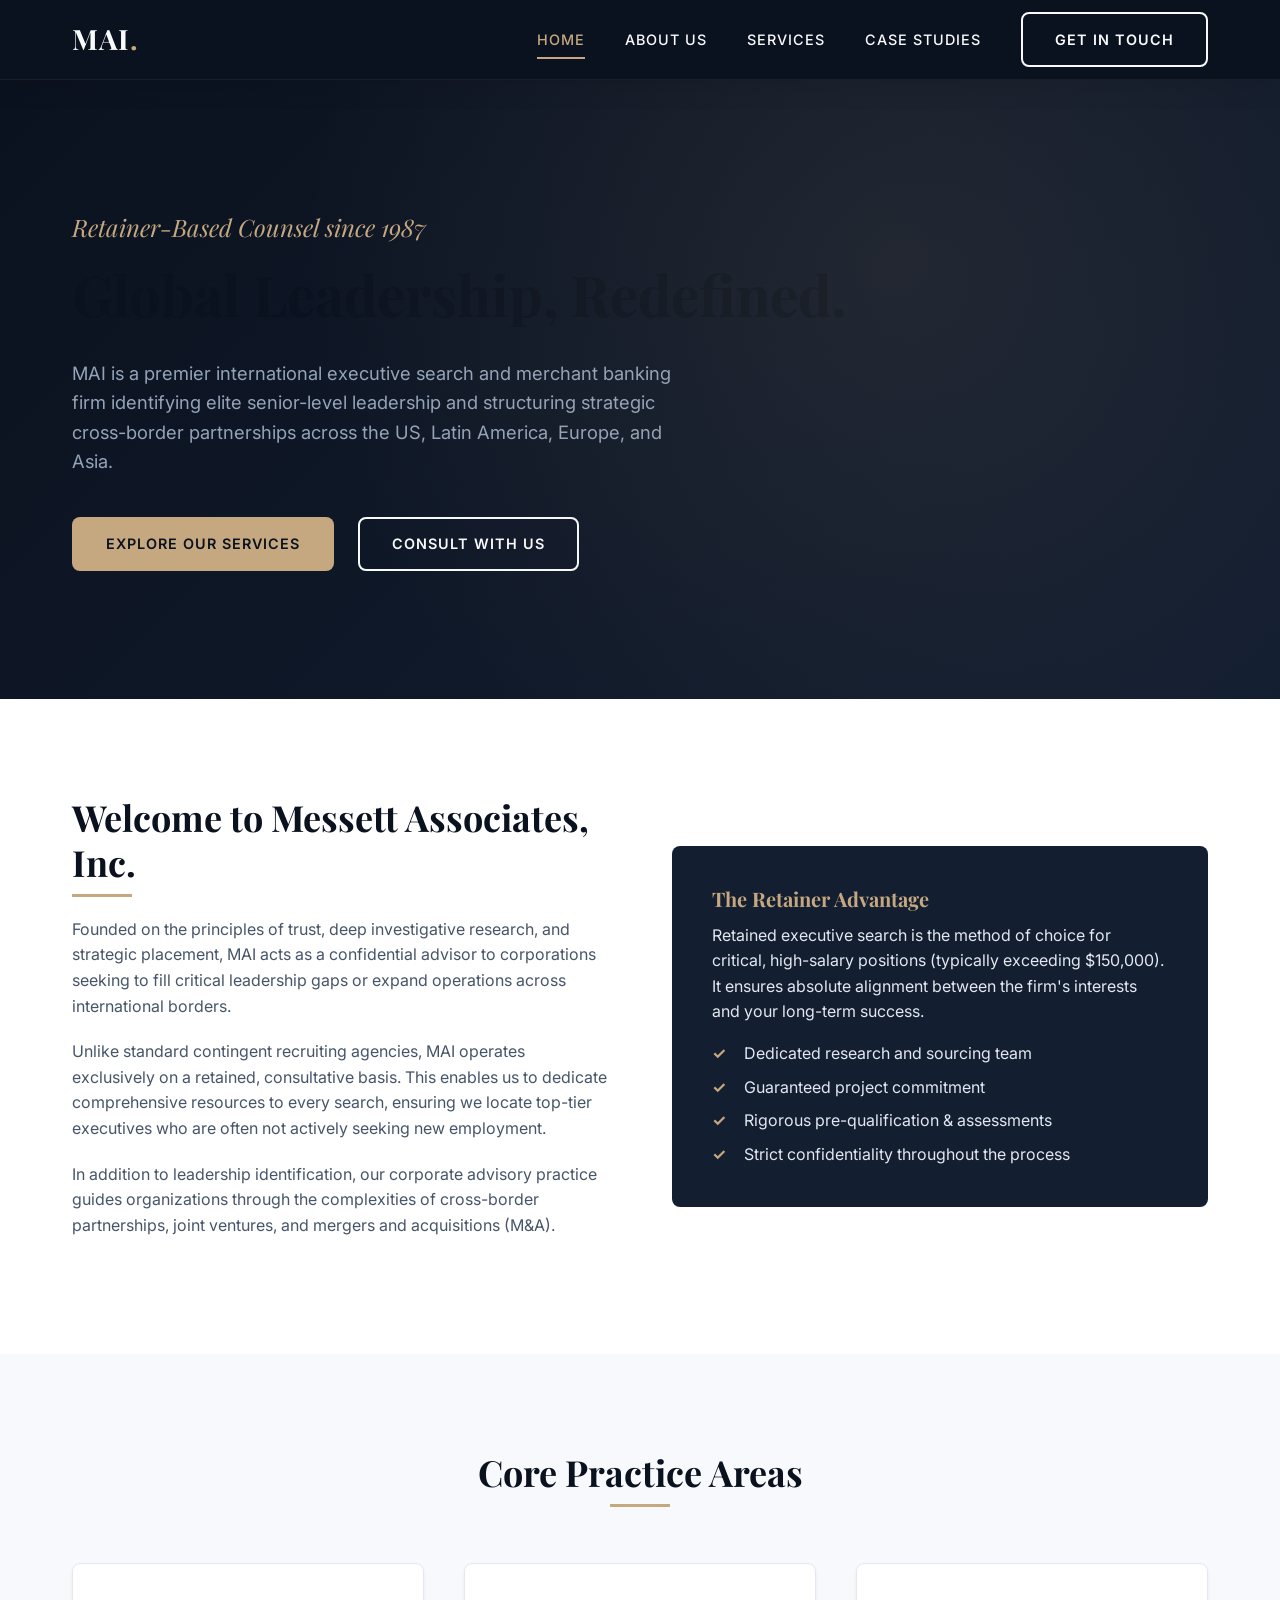
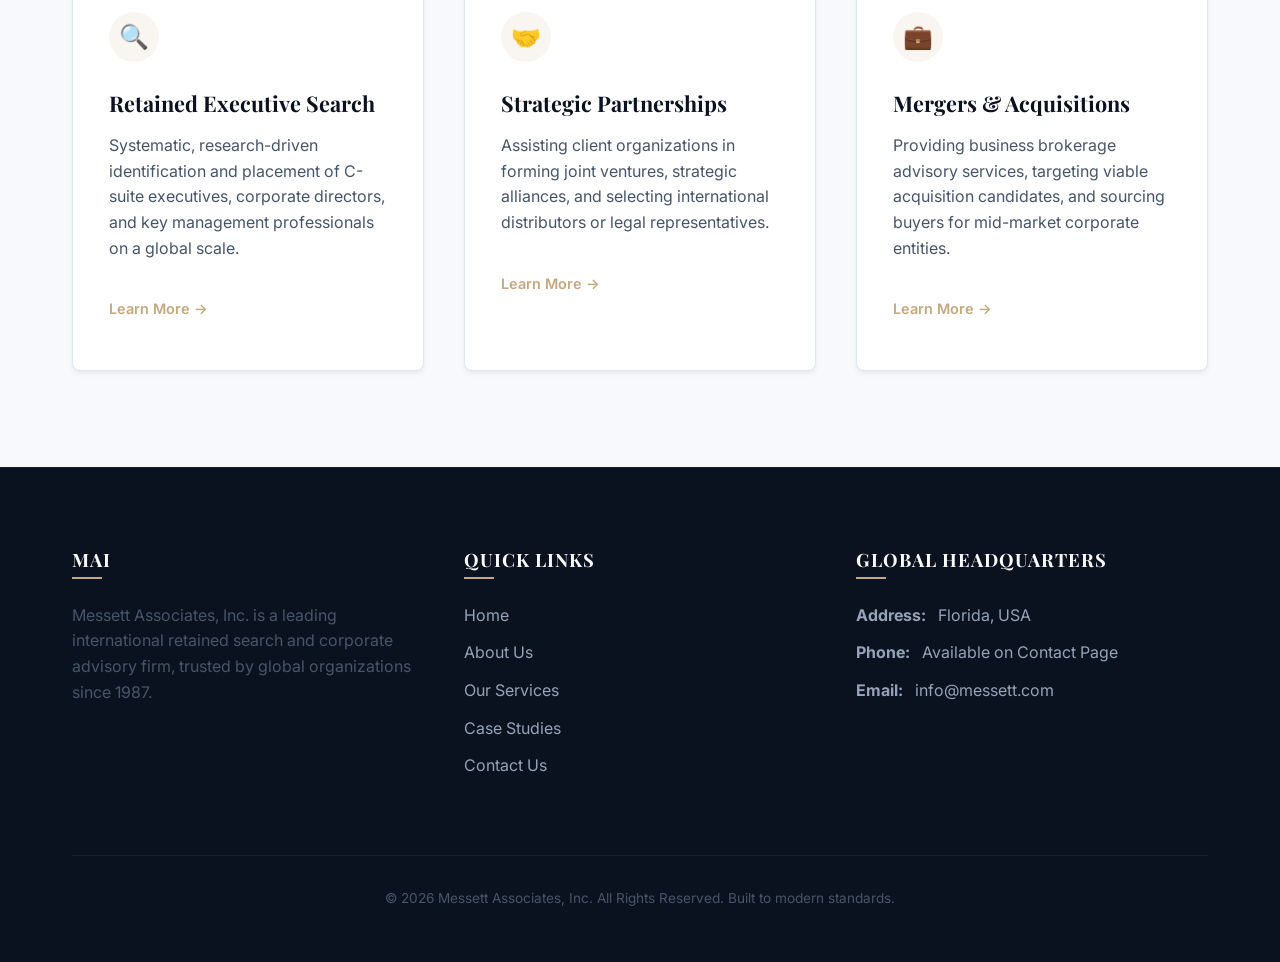
==== index.html @ 99da0398 "website files" ====
<!DOCTYPE html>
<html lang="en">
<head>
  <meta charset="UTF-8">
  <meta name="viewport" content="width=device-width, initial-scale=1.0">
  <title>Messett Associates, Inc. | International Executive Search & M&A</title>
  <meta name="description" content="MAI is an international, retainer-based executive search and merchant banking firm. Specializing in high-level placements and M&A advisory globally since 1987.">
  <link rel="stylesheet" href="style.css">
</head>
<body>

  <!-- Header -->
  <header class="header">
    <div class="container">
      <a href="index.html" class="logo" id="headerLogo">MAI<span>.</span></a>
      <button class="nav-toggle" id="navToggle" aria-label="Toggle menu" aria-expanded="false">
        &#9776;
      </button>
      <nav class="nav" id="navMenu">
        <a href="index.html" class="nav-link" id="navHome">Home</a>
        <a href="about.html" class="nav-link" id="navAbout">About Us</a>
        <a href="services.html" class="nav-link" id="navServices">Services</a>
        <a href="cases.html" class="nav-link" id="navCases">Case Studies</a>
        <a href="contact.html" class="btn btn-outline-white" id="navContact">Get In Touch</a>
      </nav>
    </div>
  </header>

  <!-- Hero Section -->
  <section class="hero">
    <div class="container">
      <p class="hero-subtitle">Retainer-Based Counsel since 1987</p>
      <h1 class="hero-title">Global Leadership, Redefined.</h1>
      <p class="hero-desc">MAI is a premier international executive search and merchant banking firm identifying elite senior-level leadership and structuring strategic cross-border partnerships across the US, Latin America, Europe, and Asia.</p>
      <div class="hero-actions">
        <a href="services.html" class="btn btn-primary" id="heroServicesBtn">Explore Our Services</a>
        <a href="contact.html" class="btn btn-outline-white" id="heroContactBtn">Consult with Us</a>
      </div>
    </div>
  </section>

  <!-- Welcome / Intro Section -->
  <section class="section section-white">
    <div class="container">
      <div class="grid-2">
        <div>
          <h2 id="introHeading">Welcome to Messett Associates, Inc.</h2>
          <p>Founded on the principles of trust, deep investigative research, and strategic placement, MAI acts as a confidential advisor to corporations seeking to fill critical leadership gaps or expand operations across international borders.</p>
          <p>Unlike standard contingent recruiting agencies, MAI operates exclusively on a retained, consultative basis. This enables us to dedicate comprehensive resources to every search, ensuring we locate top-tier executives who are often not actively seeking new employment.</p>
          <p>In addition to leadership identification, our corporate advisory practice guides organizations through the complexities of cross-border partnerships, joint ventures, and mergers and acquisitions (M&A).</p>
        </div>
        <div class="callout" style="margin-top: 0;">
          <h4>The Retainer Advantage</h4>
          <p style="margin-bottom: 1rem; color: #E2E8F0;">Retained executive search is the method of choice for critical, high-salary positions (typically exceeding $150,000). It ensures absolute alignment between the firm's interests and your long-term success.</p>
          <ul class="check-list" style="color: #E2E8F0;">
            <li style="color: #E2E8F0; margin-bottom: 0.5rem;">Dedicated research and sourcing team</li>
            <li style="color: #E2E8F0; margin-bottom: 0.5rem;">Guaranteed project commitment</li>
            <li style="color: #E2E8F0; margin-bottom: 0.5rem;">Rigorous pre-qualification & assessments</li>
            <li style="color: #E2E8F0; margin-bottom: 0;">Strict confidentiality throughout the process</li>
          </ul>
        </div>
      </div>
    </div>
  </section>

  <!-- Pillars Section -->
  <section class="section">
    <div class="container">
      <h2 class="center" style="text-align: center; margin-bottom: 3.5rem;" id="pillarsHeading">Core Practice Areas</h2>
      <div class="grid-3">
        <!-- Pillar 1 -->
        <div class="card">
          <div class="card-icon">&#128269;</div>
          <h3 class="card-title">Retained Executive Search</h3>
          <p>Systematic, research-driven identification and placement of C-suite executives, corporate directors, and key management professionals on a global scale.</p>
          <a href="services.html#executive-search" class="card-link" id="learnMoreSearch">Learn More &rarr;</a>
        </div>
        <!-- Pillar 2 -->
        <div class="card">
          <div class="card-icon">&#129309;</div>
          <h3 class="card-title">Strategic Partnerships</h3>
          <p>Assisting client organizations in forming joint ventures, strategic alliances, and selecting international distributors or legal representatives.</p>
          <a href="services.html#strategic-partnerships" class="card-link" id="learnMorePartners">Learn More &rarr;</a>
        </div>
        <!-- Pillar 3 -->
        <div class="card">
          <div class="card-icon">&#128188;</div>
          <h3 class="card-title">Mergers & Acquisitions</h3>
          <p>Providing business brokerage advisory services, targeting viable acquisition candidates, and sourcing buyers for mid-market corporate entities.</p>
          <a href="services.html#mergers-acquisitions" class="card-link" id="learnMoreMA">Learn More &rarr;</a>
        </div>
      </div>
    </div>
  </section>

  <!-- Footer -->
  <footer class="footer">
    <div class="container">
      <div class="grid-3">
        <div>
          <h4 id="footerBrand">MAI</h4>
          <p style="margin-top: 1rem;">Messett Associates, Inc. is a leading international retained search and corporate advisory firm, trusted by global organizations since 1987.</p>
        </div>
        <div>
          <h4>Quick Links</h4>
          <ul class="footer-links">
            <li><a href="index.html" id="footerLinkHome">Home</a></li>
            <li><a href="about.html" id="footerLinkAbout">About Us</a></li>
            <li><a href="services.html" id="footerLinkServices">Our Services</a></li>
            <li><a href="cases.html" id="footerLinkCases">Case Studies</a></li>
            <li><a href="contact.html" id="footerLinkContact">Contact Us</a></li>
          </ul>
        </div>
        <div class="footer-info">
          <h4>Global Headquarters</h4>
          <p><strong>Address:</strong> Florida, USA</p>
          <p><strong>Phone:</strong> Available on Contact Page</p>
          <p><strong>Email:</strong> info@messett.com</p>
        </div>
      </div>
      <div class="footer-bottom">
        <p>&copy; 2026 Messett Associates, Inc. All Rights Reserved. Built to modern standards.</p>
      </div>
    </div>
  </footer>

  <script src="script.js"></script>
</body>
</html>
---- style.css ----
@import url('https://fonts.googleapis.com/css2?family=Inter:wght@300;400;500;600;700&family=Playfair+Display:ital,wght@0,400;0,600;0,700;1,400&display=swap');

:root {
  /* Color Palette */
  --color-primary: #0B121F;      /* Deep Navy Black */
  --color-secondary: #131E31;    /* Slate Dark Blue */
  --color-accent: #C5A880;       /* Refined Bronze/Gold */
  --color-accent-light: #E8DCC4; /* Light gold tint */
  --color-accent-hover: #DAB68B;
  
  --color-bg-light: #F7F9FC;     /* Light Gray/Blue for body panels */
  --color-bg-white: #FFFFFF;     /* Pure white for cards */
  --color-border: #E2E8F0;       /* Border dividers */
  
  --color-text-primary: #0F172A; /* Slate 900 for dark text */
  --color-text-muted: #475569;   /* Slate 600 for subtext */
  --color-text-light: #F8FAFC;   /* Slate 50 for light text */
  
  /* Typography */
  --font-serif: 'Playfair Display', Georgia, serif;
  --font-sans: 'Inter', system-ui, -apple-system, sans-serif;
  
  /* Layout Options */
  --max-width: 1200px;
  --header-height: 80px;
  --border-radius: 8px;
  --transition: all 0.3s cubic-bezier(0.4, 0, 0.2, 1);
  --shadow: 0 4px 6px -1px rgba(0, 0, 0, 0.05), 0 2px 4px -1px rgba(0, 0, 0, 0.03);
  --shadow-hover: 0 20px 25px -5px rgba(0, 0, 0, 0.1), 0 10px 10px -5px rgba(0, 0, 0, 0.04);
}

/* Reset */
*, *::before, *::after {
  box-sizing: border-box;
  margin: 0;
  padding: 0;
}

html {
  scroll-behavior: smooth;
  -webkit-text-size-adjust: 100%;
}

body {
  font-family: var(--font-sans);
  color: var(--color-text-primary);
  background-color: var(--color-bg-light);
  line-height: 1.6;
  font-weight: 400;
  overflow-x: hidden;
}

/* Typography */
h1, h2, h3, h4, h5, h6 {
  font-family: var(--font-serif);
  font-weight: 700;
  line-height: 1.25;
  color: var(--color-primary);
}

h1 {
  font-size: 2.75rem;
  margin-bottom: 1.5rem;
}

h2 {
  font-size: 2.25rem;
  margin-bottom: 1.25rem;
  position: relative;
  padding-bottom: 0.75rem;
}

h2::after {
  content: '';
  position: absolute;
  left: 0;
  bottom: 0;
  width: 60px;
  height: 3px;
  background-color: var(--color-accent);
}

h2.center::after {
  left: 50%;
  transform: translateX(-50%);
}

h3 {
  font-size: 1.5rem;
  margin-bottom: 1rem;
}

p {
  margin-bottom: 1.25rem;
  color: var(--color-text-muted);
}

a {
  color: inherit;
  text-decoration: none;
  transition: var(--transition);
}

/* Layout Utilities */
.container {
  width: 100%;
  max-width: var(--max-width);
  margin: 0 auto;
  padding: 0 2rem;
}

.section {
  padding: 6rem 0;
}

.section-dark {
  background-color: var(--color-primary);
  color: var(--color-text-light);
}

.section-dark h1,
.section-dark h2,
.section-dark h3 {
  color: var(--color-text-light);
}

.section-dark p {
  color: #94A3B8;
}

.section-white {
  background-color: var(--color-bg-white);
}

.grid-2 {
  display: grid;
  grid-template-columns: repeat(2, 1fr);
  gap: 4rem;
  align-items: center;
}

.grid-3 {
  display: grid;
  grid-template-columns: repeat(3, 1fr);
  gap: 2.5rem;
}

@media (max-width: 968px) {
  .grid-2, .grid-3 {
    grid-template-columns: 1fr;
    gap: 3rem;
  }
  
  .section {
    padding: 4rem 0;
  }
  
  h1 {
    font-size: 2.25rem;
  }
  
  h2 {
    font-size: 1.75rem;
  }
}

/* Header & Navigation */
.header {
  height: var(--header-height);
  background-color: var(--color-primary);
  color: var(--color-text-light);
  position: sticky;
  top: 0;
  z-index: 1000;
  border-bottom: 1px solid rgba(255, 255, 255, 0.05);
  box-shadow: 0 4px 30px rgba(0, 0, 0, 0.1);
}

.header .container {
  height: 100%;
  display: flex;
  justify-content: space-between;
  align-items: center;
}

.logo {
  font-family: var(--font-serif);
  font-size: 1.75rem;
  font-weight: 700;
  letter-spacing: 1px;
}

.logo span {
  color: var(--color-accent);
}

.nav {
  display: flex;
  align-items: center;
  gap: 2.5rem;
}

.nav-link {
  font-size: 0.9rem;
  font-weight: 500;
  text-transform: uppercase;
  letter-spacing: 1px;
  position: relative;
  padding: 0.5rem 0;
}

.nav-link::after {
  content: '';
  position: absolute;
  left: 0;
  bottom: 0;
  width: 0;
  height: 2px;
  background-color: var(--color-accent);
  transition: var(--transition);
}

.nav-link:hover::after,
.nav-link.active::after {
  width: 100%;
}

.nav-link:hover,
.nav-link.active {
  color: var(--color-accent);
}

.nav-toggle {
  display: none;
  background: none;
  border: none;
  color: var(--color-text-light);
  font-size: 1.5rem;
  cursor: pointer;
}

@media (max-width: 768px) {
  .nav {
    position: fixed;
    top: var(--header-height);
    left: -100%;
    width: 100%;
    height: calc(100vh - var(--header-height));
    background-color: var(--color-secondary);
    flex-direction: column;
    padding: 3rem 0;
    transition: var(--transition);
    border-top: 1px solid rgba(255, 255, 255, 0.05);
  }
  
  .nav.open {
    left: 0;
  }
  
  .nav-toggle {
    display: block;
  }
}

/* Button Utilities */
.btn {
  display: inline-flex;
  align-items: center;
  justify-content: center;
  padding: 0.85rem 2rem;
  font-size: 0.9rem;
  font-weight: 600;
  letter-spacing: 1px;
  text-transform: uppercase;
  border-radius: var(--border-radius);
  border: 2px solid transparent;
  cursor: pointer;
  transition: var(--transition);
}

.btn-primary {
  background-color: var(--color-accent);
  color: var(--color-primary);
}

.btn-primary:hover {
  background-color: var(--color-accent-hover);
  transform: translateY(-2px);
  box-shadow: 0 4px 15px rgba(197, 168, 128, 0.4);
}

.btn-outline {
  border-color: var(--color-accent);
  color: var(--color-accent);
  background: transparent;
}

.btn-outline:hover {
  background-color: var(--color-accent);
  color: var(--color-primary);
  transform: translateY(-2px);
  box-shadow: 0 4px 15px rgba(197, 168, 128, 0.2);
}

.btn-outline-white {
  border-color: var(--color-text-light);
  color: var(--color-text-light);
  background: transparent;
}

.btn-outline-white:hover {
  background-color: var(--color-text-light);
  color: var(--color-primary);
  transform: translateY(-2px);
}

/* Hero Section */
.hero {
  padding: 8rem 0;
  background: linear-gradient(135deg, var(--color-primary) 0%, var(--color-secondary) 100%);
  color: var(--color-text-light);
  position: relative;
  overflow: hidden;
}

.hero::before {
  content: '';
  position: absolute;
  top: 0;
  left: 0;
  width: 100%;
  height: 100%;
  background: radial-gradient(circle at 70% 30%, rgba(197, 168, 128, 0.1) 0%, transparent 60%);
  pointer-events: none;
}

.hero-subtitle {
  font-family: var(--font-serif);
  font-size: 1.5rem;
  color: var(--color-accent);
  margin-bottom: 1rem;
  font-style: italic;
}

.hero-title {
  font-size: 3.5rem;
  line-height: 1.15;
  margin-bottom: 2rem;
}

.hero-desc {
  font-size: 1.15rem;
  max-width: 600px;
  color: #94A3B8;
  margin-bottom: 2.5rem;
}

.hero-actions {
  display: flex;
  gap: 1.5rem;
}

@media (max-width: 768px) {
  .hero-title {
    font-size: 2.5rem;
  }
  
  .hero-subtitle {
    font-size: 1.25rem;
  }
  
  .hero-actions {
    flex-direction: column;
    gap: 1rem;
  }
}

/* Cards & Content Blocks */
.card {
  background-color: var(--color-bg-white);
  border: 1px solid var(--color-border);
  border-radius: var(--border-radius);
  padding: 3rem 2.25rem;
  transition: var(--transition);
  box-shadow: var(--shadow);
}

.card:hover {
  transform: translateY(-5px);
  box-shadow: var(--shadow-hover);
  border-color: var(--color-accent);
}

.card-icon {
  width: 50px;
  height: 50px;
  border-radius: 50%;
  background-color: rgba(197, 168, 128, 0.1);
  display: flex;
  align-items: center;
  justify-content: center;
  color: var(--color-accent);
  font-size: 1.5rem;
  margin-bottom: 1.75rem;
}

.card-title {
  font-size: 1.35rem;
  margin-bottom: 1rem;
}

.card-link {
  display: inline-flex;
  align-items: center;
  gap: 0.5rem;
  color: var(--color-accent);
  font-weight: 600;
  margin-top: 1rem;
  font-size: 0.9rem;
}

.card-link:hover {
  color: var(--color-primary);
}

/* Features List / Assignment List */
.check-list {
  list-style: none;
}

.check-list li {
  position: relative;
  padding-left: 2rem;
  margin-bottom: 1rem;
  color: var(--color-text-muted);
}

.check-list li::before {
  content: '✓';
  position: absolute;
  left: 0;
  top: 0;
  color: var(--color-accent);
  font-weight: bold;
}

/* Timeline Process (6 steps) */
.timeline {
  position: relative;
  max-width: 800px;
  margin: 4rem auto 0;
}

.timeline::before {
  content: '';
  position: absolute;
  top: 0;
  bottom: 0;
  left: 31px;
  width: 2px;
  background-color: var(--color-border);
}

.timeline-item {
  position: relative;
  padding-left: 5rem;
  margin-bottom: 3.5rem;
}

.timeline-item:last-child {
  margin-bottom: 0;
}

.timeline-number {
  position: absolute;
  left: 0;
  top: 0;
  width: 64px;
  height: 64px;
  background-color: var(--color-secondary);
  border: 2px solid var(--color-accent);
  color: var(--color-accent);
  border-radius: 50%;
  display: flex;
  align-items: center;
  justify-content: center;
  font-family: var(--font-serif);
  font-size: 1.5rem;
  font-weight: 700;
  box-shadow: var(--shadow);
  z-index: 2;
  transition: var(--transition);
}

.timeline-item:hover .timeline-number {
  background-color: var(--color-accent);
  color: var(--color-primary);
}

.timeline-title {
  margin-bottom: 0.5rem;
  font-size: 1.25rem;
}

/* Forms */
.form-group {
  margin-bottom: 1.5rem;
}

.form-label {
  display: block;
  font-size: 0.85rem;
  font-weight: 600;
  text-transform: uppercase;
  letter-spacing: 0.5px;
  color: var(--color-primary);
  margin-bottom: 0.5rem;
}

.form-input, .form-textarea, .form-select {
  width: 100%;
  padding: 1rem;
  border: 1px solid var(--color-border);
  border-radius: var(--border-radius);
  font-family: var(--font-sans);
  font-size: 0.95rem;
  color: var(--color-text-primary);
  background-color: var(--color-bg-light);
  transition: var(--transition);
}

.form-input:focus, .form-textarea:focus, .form-select:focus {
  outline: none;
  border-color: var(--color-accent);
  background-color: var(--color-bg-white);
  box-shadow: 0 0 0 3px rgba(197, 168, 128, 0.15);
}

.form-textarea {
  min-height: 150px;
  resize: vertical;
}

/* Biography Profile Section */
.bio-image {
  background: var(--color-primary);
  border-radius: var(--border-radius);
  padding: 2rem;
  display: flex;
  flex-direction: column;
  align-items: center;
  justify-content: center;
  color: var(--color-text-light);
  box-shadow: var(--shadow);
  position: relative;
  overflow: hidden;
}

.bio-image::before {
  content: '';
  position: absolute;
  width: 200px;
  height: 200px;
  background: radial-gradient(circle, rgba(197, 168, 128, 0.15) 0%, transparent 70%);
  top: -50px;
  right: -50px;
}

.bio-avatar {
  width: 120px;
  height: 120px;
  border-radius: 50%;
  background: linear-gradient(135deg, var(--color-accent) 0%, var(--color-secondary) 100%);
  display: flex;
  align-items: center;
  justify-content: center;
  font-family: var(--font-serif);
  font-size: 3rem;
  font-weight: bold;
  color: var(--color-primary);
  border: 4px solid var(--color-accent);
  margin-bottom: 1.5rem;
}

.bio-name {
  font-size: 1.5rem;
  color: var(--color-text-light);
  margin-bottom: 0.25rem;
}

.bio-title {
  color: var(--color-accent);
  font-style: italic;
  font-size: 0.95rem;
  margin-bottom: 1rem;
}

/* S. Florida Business Journal Article Styling */
.article-block {
  background-color: var(--color-bg-white);
  border-left: 4px solid var(--color-accent);
  padding: 3rem;
  border-radius: 0 var(--border-radius) var(--border-radius) 0;
  box-shadow: var(--shadow);
}

.article-header {
  border-bottom: 1px solid var(--color-border);
  padding-bottom: 1.5rem;
  margin-bottom: 2rem;
}

.article-meta {
  font-size: 0.85rem;
  text-transform: uppercase;
  letter-spacing: 1px;
  color: var(--color-accent);
  font-weight: 600;
  margin-bottom: 0.5rem;
}

.article-headline {
  font-size: 2rem;
  color: var(--color-primary);
}

.article-body {
  font-size: 1.05rem;
  line-height: 1.8;
  color: var(--color-text-muted);
}

.article-body p {
  margin-bottom: 1.5rem;
}

/* Callout Box */
.callout {
  background-color: var(--color-secondary);
  color: var(--color-text-light);
  padding: 2.5rem;
  border-radius: var(--border-radius);
  margin-top: 3rem;
}

.callout h4 {
  color: var(--color-accent);
  margin-bottom: 0.75rem;
  font-family: var(--font-serif);
  font-size: 1.25rem;
}

.callout p {
  color: #94A3B8;
  margin-bottom: 0;
}

/* Footer */
.footer {
  background-color: var(--color-primary);
  color: #94A3B8;
  padding: 5rem 0 2rem;
  border-top: 1px solid rgba(255, 255, 255, 0.05);
}

.footer h4 {
  color: var(--color-text-light);
  font-size: 1.15rem;
  margin-bottom: 1.5rem;
  text-transform: uppercase;
  letter-spacing: 1px;
  position: relative;
  padding-bottom: 0.5rem;
}

.footer h4::after {
  content: '';
  position: absolute;
  left: 0;
  bottom: 0;
  width: 30px;
  height: 2px;
  background-color: var(--color-accent);
}

.footer-links {
  list-style: none;
}

.footer-links li {
  margin-bottom: 0.75rem;
}

.footer-links a {
  transition: var(--transition);
}

.footer-links a:hover {
  color: var(--color-accent);
  padding-left: 5px;
}

.footer-info p {
  color: #94A3B8;
  margin-bottom: 0.75rem;
  display: flex;
  align-items: center;
  gap: 0.75rem;
}

.footer-bottom {
  margin-top: 4rem;
  padding-top: 2rem;
  border-top: 1px solid rgba(255, 255, 255, 0.05);
  text-align: center;
  font-size: 0.85rem;
}

.footer-bottom a {
  color: var(--color-accent);
}

.footer-bottom a:hover {
  text-decoration: underline;
}

/* Success / Error Messages */
.message {
  padding: 1rem;
  border-radius: var(--border-radius);
  margin-bottom: 1.5rem;
  font-weight: 500;
  display: none;
}

.message-success {
  background-color: #DEF7EC;
  color: #03543F;
  border: 1px solid #BCF0DA;
}

.message-error {
  background-color: #FDE8E8;
  color: #9B1C1C;
  border: 1px solid #FBD5D5;
}
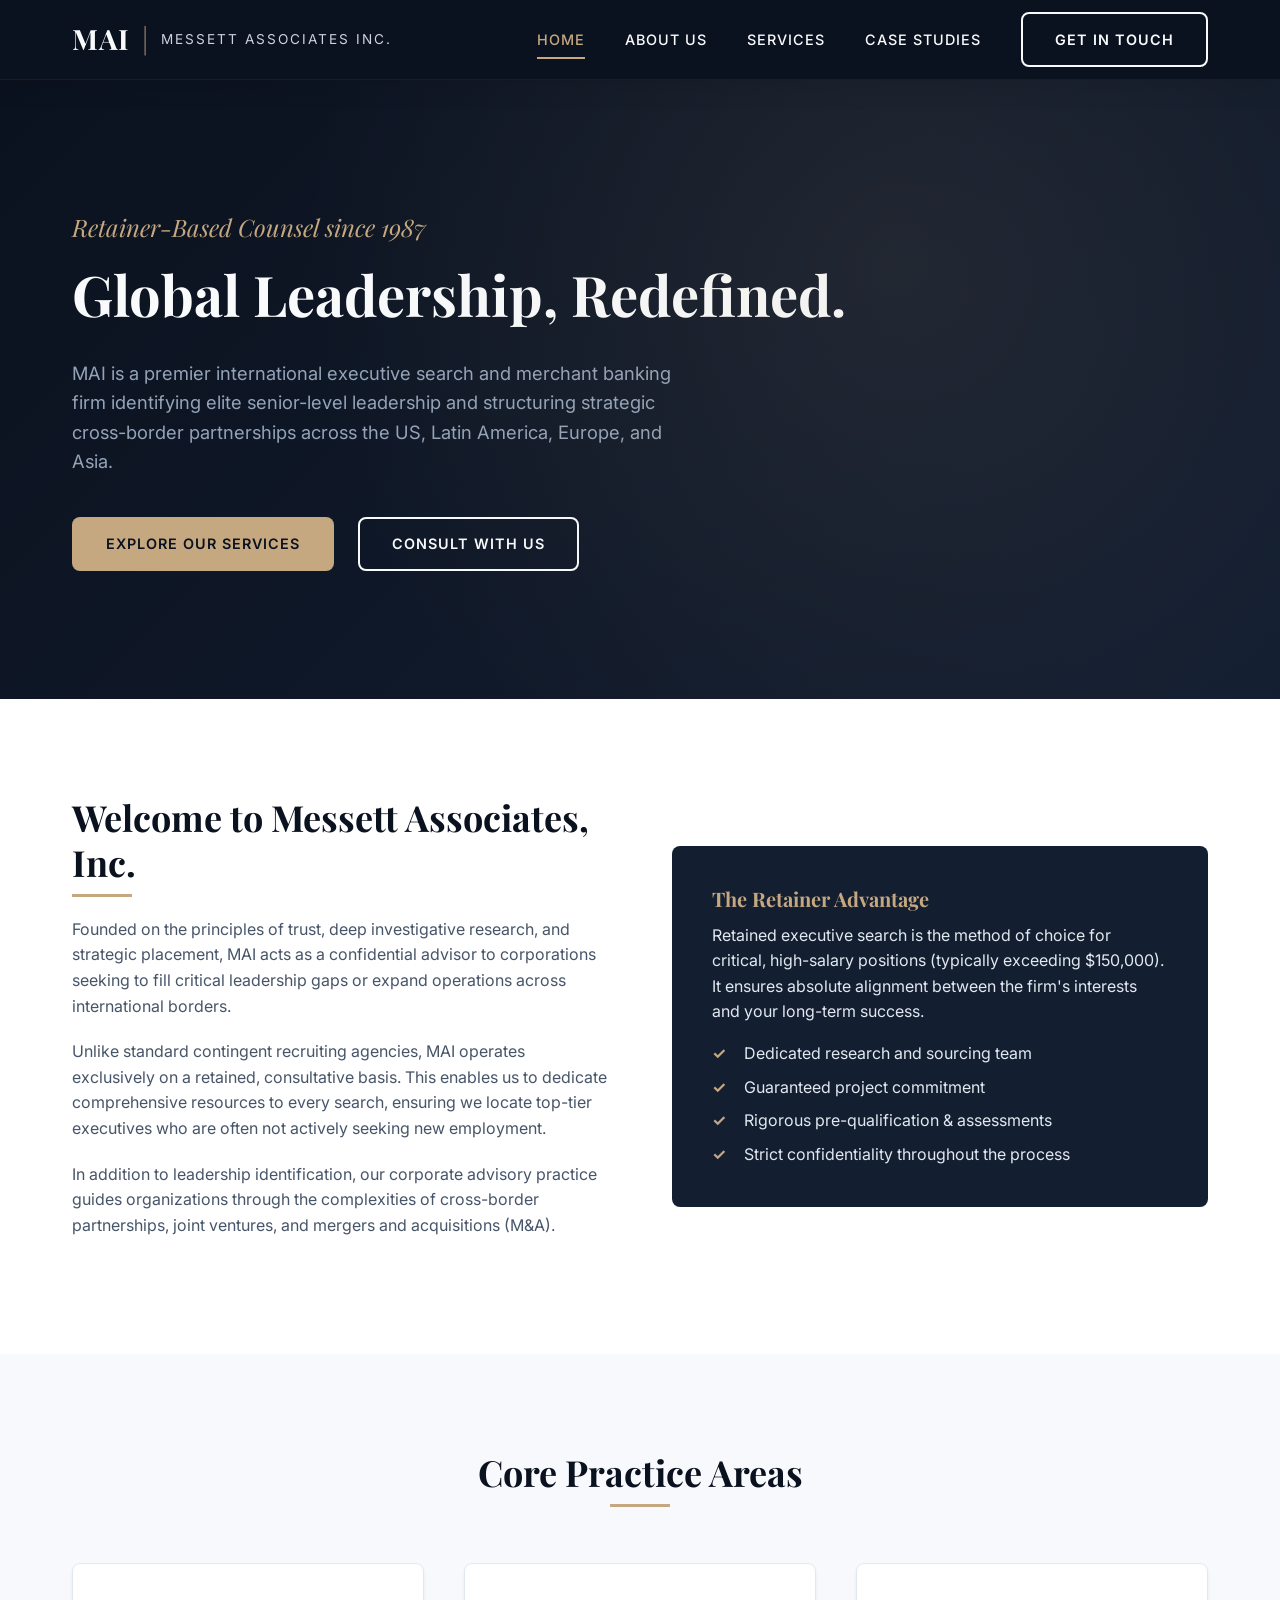
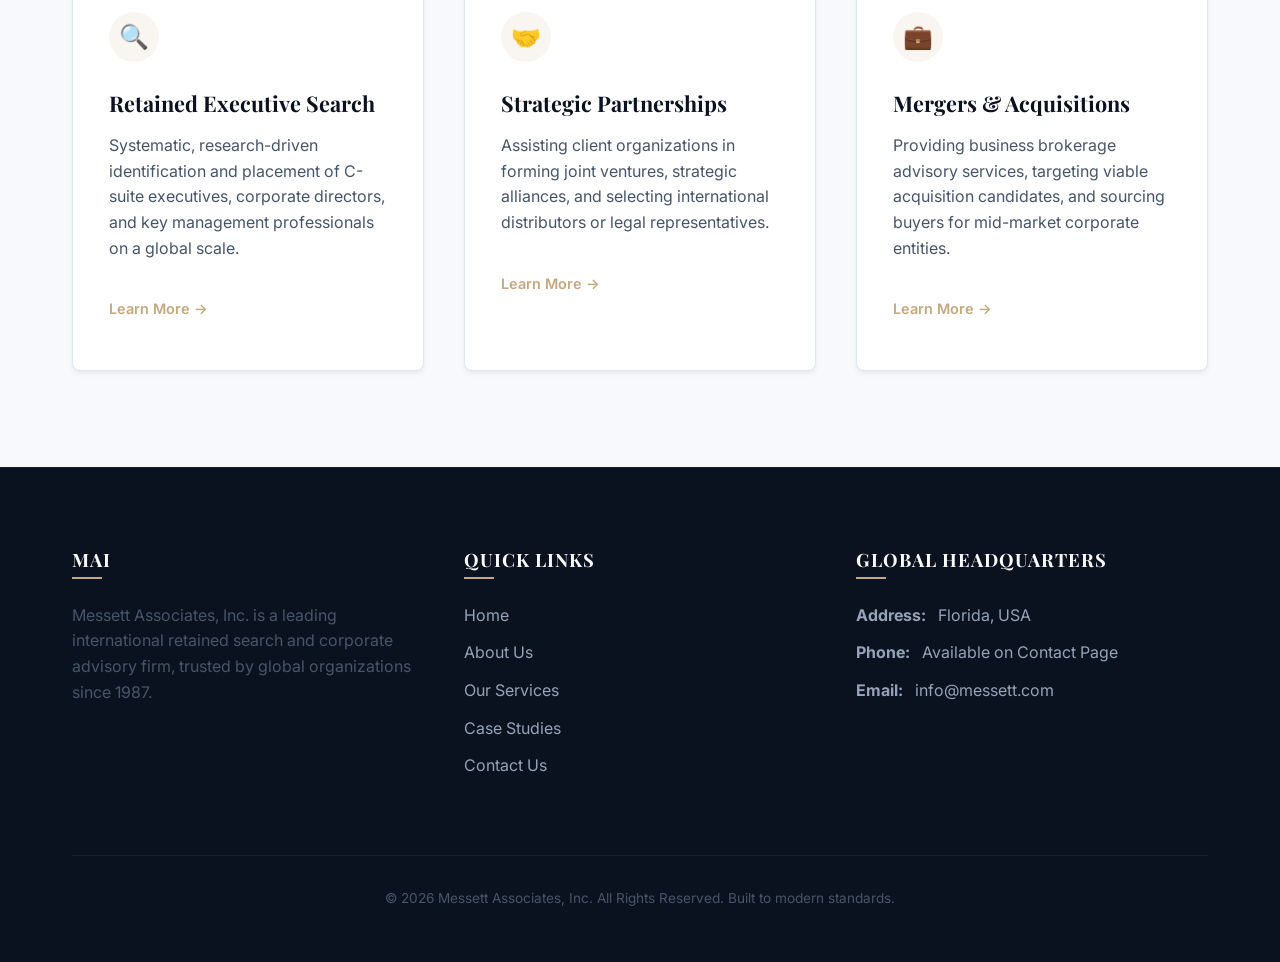
==== commit 1b2a8e09: "logo update" ====
--- a/index.html
+++ b/index.html
@@ -12,7 +12,7 @@
   <!-- Header -->
   <header class="header">
     <div class="container">
-      <a href="index.html" class="logo" id="headerLogo">MAI<span>.</span></a>
+      <a href="index.html" class="logo" id="headerLogo">MAI <span class="logo-divider">|</span> <span class="logo-text">Messett Associates Inc.</span></a>
       <button class="nav-toggle" id="navToggle" aria-label="Toggle menu" aria-expanded="false">
         &#9776;
       </button>
--- a/style.css
+++ b/style.css
@@ -188,10 +188,33 @@
   font-size: 1.75rem;
   font-weight: 700;
   letter-spacing: 1px;
-}
-
-.logo span {
-  color: var(--color-accent);
+  display: inline-flex;
+  align-items: center;
+  gap: 0.75rem;
+}
+
+.logo .logo-divider {
+  color: var(--color-accent);
+  font-weight: 300;
+  opacity: 0.8;
+}
+
+.logo .logo-text {
+  font-family: var(--font-sans);
+  font-size: 0.85rem;
+  font-weight: 400;
+  letter-spacing: 2px;
+  text-transform: uppercase;
+  color: #E2E8F0;
+  opacity: 0.9;
+  white-space: nowrap;
+}
+
+@media (max-width: 576px) {
+  .logo .logo-divider,
+  .logo .logo-text {
+    display: none;
+  }
 }
 
 .nav {
@@ -346,6 +369,7 @@
   font-size: 3.5rem;
   line-height: 1.15;
   margin-bottom: 2rem;
+  color: var(--color-text-light);
 }
 
 .hero-desc {
